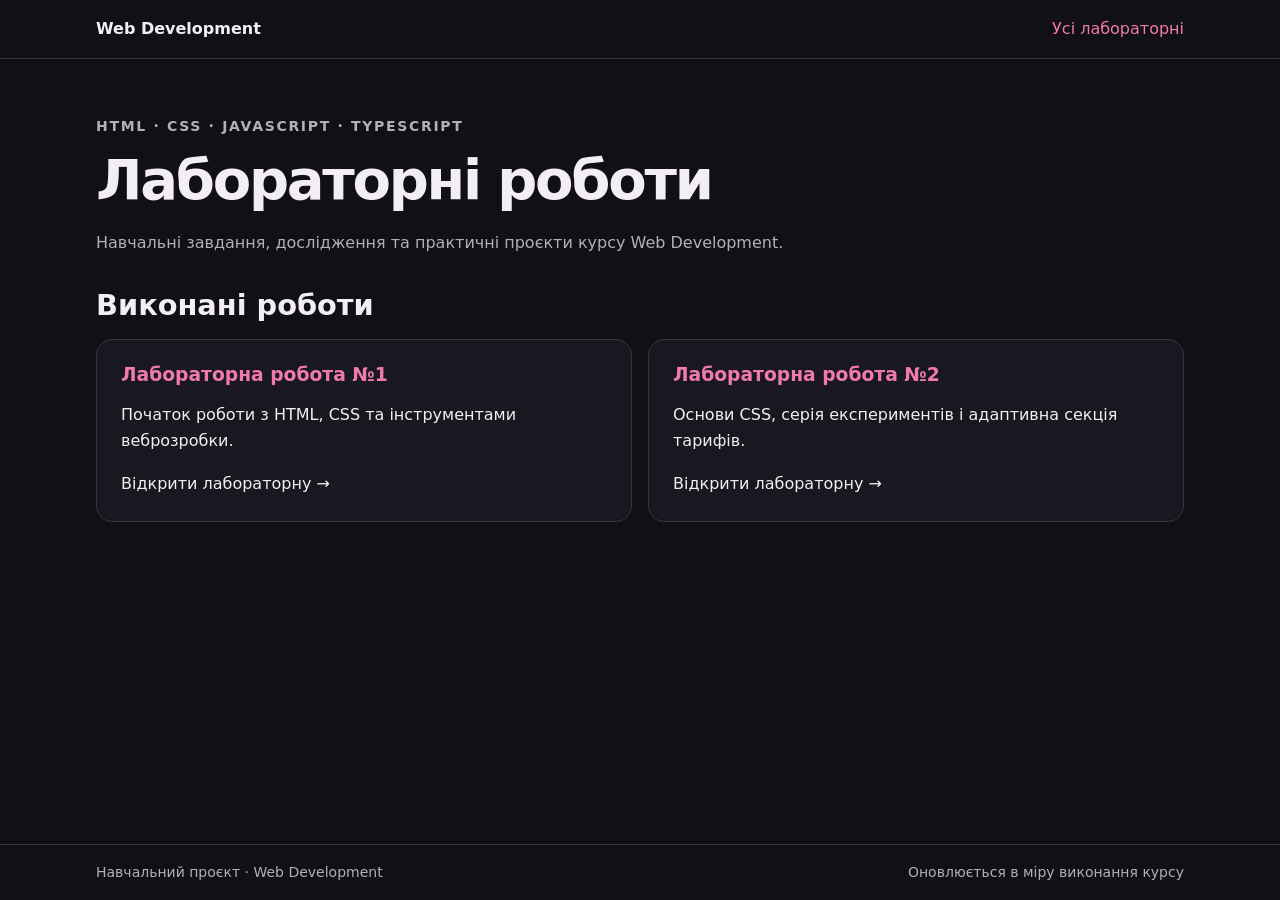
==== index.html @ 901f0a63 "first commit" ====
<!doctype html>
<html lang="uk">
  <head>
    <meta charset="UTF-8" />
    <meta name="viewport" content="width=device-width, initial-scale=1.0" />
    <meta
      name="description"
      content="Навчальний портфоліо-проєкт із лабораторних робіт з HTML, CSS та JavaScript/TypeScript."
    />
    <meta name="theme-color" content="#101016" />
    <title>Web Development</title>
    <link rel="stylesheet" href="site.css" />
  </head>
  <body>
    <header class="site-header">
      <div class="site-shell site-header__inner">
        <a class="site-brand" href="index.html">Web Development</a>
        <nav class="site-nav" aria-label="Основна навігація">
          <ul class="site-nav__list">
            <li><a href="index.html" aria-current="page">Усі лабораторні</a></li>
          </ul>
        </nav>
      </div>
    </header>

    <main class="site-shell site-main" id="main">
      <header class="page-intro">
        <p class="eyebrow">HTML · CSS · JavaScript · TypeScript</p>
        <h1>Лабораторні роботи</h1>
        <p>Навчальні завдання, дослідження та практичні проєкти курсу Web Development.</p>
      </header>

      <section aria-labelledby="labs-title">
        <h2 id="labs-title">Виконані роботи</h2>
        <div class="card-grid">
          <a class="card card--link" href="lab1/index.html">
            <h3 class="card__title">Лабораторна робота №1</h3>
            <p>Початок роботи з HTML, CSS та інструментами веброзробки.</p>
            <span>Відкрити лабораторну →</span>
          </a>
          <a class="card card--link" href="lab2/index.html">
            <h3 class="card__title">Лабораторна робота №2</h3>
            <p>Основи CSS, серія експериментів і адаптивна секція тарифів.</p>
            <span>Відкрити лабораторну →</span>
          </a>
        </div>
      </section>
    </main>

    <footer class="site-footer">
      <div class="site-shell site-footer__inner">
        <p>Навчальний проєкт · Web Development</p>
        <p>Оновлюється в міру виконання курсу</p>
      </div>
    </footer>
  </body>
</html>
---- site.css ----
:root {
  color-scheme: dark;
  --color-background: #101016;
  --color-surface: #191720;
  --color-surface-raised: #211d29;
  --color-demo-background: #14121a;
  --color-text: #f3eef5;
  --color-muted: #b5aeba;
  --color-border: #393241;
  --color-pink: #f07aac;
  --color-purple: #c28af2;
  --font-family-base: system-ui, -apple-system, 'Segoe UI', sans-serif;
  --font-size-base: 1rem;
  --font-size-h1: clamp(2rem, 5vw, 3.5rem);
  --font-size-h2: clamp(1.35rem, 3vw, 1.8rem);
  --font-size-small: 0.875rem;
  --font-weight-bold: 700;
  --line-height-base: 1.65;
  --line-height-heading: 1.2;
  --tracking-heading: -0.04em;
  --spacing-sm: 0.5rem;
  --spacing-md: 1rem;
  --spacing-lg: 1.5rem;
  --spacing-xl: 2rem;
  --spacing-2xl: 3.5rem;
  --content-width: 68rem;
  --border-radius: 1rem;
  --border-radius-small: 0.65rem;
  --border-width: 1px;
}

*,
*::before,
*::after {
  box-sizing: border-box;
}

body {
  display: flex;
  min-width: 20rem;
  min-height: 100vh;
  flex-direction: column;
  margin: 0;
  background: var(--color-background);
  color: var(--color-text);
  font-family: var(--font-family-base);
  font-size: var(--font-size-base);
  line-height: var(--line-height-base);
}

a {
  color: var(--color-pink);
  text-underline-offset: 0.2em;
}

a:hover {
  color: var(--color-purple);
}

a:focus-visible {
  outline: 3px solid var(--color-purple);
  outline-offset: 4px;
  border-radius: var(--border-radius-small);
}

img {
  max-width: 100%;
}

.site-shell {
  width: min(var(--content-width), 100% - 2rem);
  margin-inline: auto;
}

.site-header,
.site-footer {
  border-color: var(--color-border);
  border-style: solid;
}

.site-header {
  border-width: 0 0 var(--border-width);
}

.site-header__inner,
.site-footer__inner {
  display: flex;
  align-items: center;
  justify-content: space-between;
  gap: var(--spacing-md);
  padding-block: var(--spacing-md);
}

.site-brand {
  color: var(--color-text);
  font-weight: var(--font-weight-bold);
  text-decoration: none;
}

.site-nav__list {
  display: flex;
  flex-wrap: wrap;
  gap: var(--spacing-md);
  margin: 0;
  padding: 0;
  list-style: none;
}

.site-nav a {
  color: var(--color-muted);
  text-decoration: none;
}

.site-nav a:hover,
.site-nav a[aria-current='page'] {
  color: var(--color-pink);
}

.site-main {
  flex: 1;
  padding-block: var(--spacing-2xl);
}

.page-intro {
  max-width: 48rem;
  margin-bottom: var(--spacing-xl);
}

.eyebrow {
  margin: 0 0 var(--spacing-sm);
  color: var(--color-pink);
  font-size: var(--font-size-small);
  font-weight: var(--font-weight-bold);
  letter-spacing: 0.12em;
  text-transform: uppercase;
}

h1,
h2,
h3 {
  line-height: var(--line-height-heading);
}

h1 {
  margin: 0 0 var(--spacing-md);
  font-size: var(--font-size-h1);
  letter-spacing: var(--tracking-heading);
}

h2 {
  margin: 0 0 var(--spacing-md);
  font-size: var(--font-size-h2);
}

.page-intro p,
.site-footer {
  color: var(--color-muted);
}

.card-grid {
  display: grid;
  grid-template-columns: repeat(auto-fit, minmax(min(100%, 17rem), 1fr));
  gap: var(--spacing-md);
}

.card {
  padding: var(--spacing-lg);
  border: var(--border-width) solid var(--color-border);
  border-radius: var(--border-radius);
  background: var(--color-surface);
}

.card--link {
  display: block;
  color: inherit;
  text-decoration: none;
  transition:
    transform 160ms ease,
    border-color 160ms ease,
    background-color 160ms ease;
}

.card--link:hover {
  transform: translateY(-3px);
  border-color: var(--color-pink);
  background: var(--color-surface-raised);
  color: inherit;
}

.card__title {
  margin: 0 0 var(--spacing-sm);
  color: var(--color-pink);
}

.card p:last-child {
  margin-bottom: 0;
  color: var(--color-muted);
}

.site-footer {
  border-width: var(--border-width) 0 0;
  font-size: var(--font-size-small);
}

.site-footer__inner p {
  margin: 0;
}

.back-link {
  display: inline-block;
  margin-top: var(--spacing-xl);
}

.skip-link {
  position: absolute;
  top: 0.5rem;
  left: 0.5rem;
  z-index: 1;
  padding: var(--spacing-sm) var(--spacing-md);
  transform: translateY(-150%);
  border-radius: 0.5rem;
  background: var(--color-surface-raised);
}

.skip-link:focus {
  transform: translateY(0);
}

@media (max-width: 40rem) {
  .site-header__inner,
  .site-footer__inner {
    align-items: flex-start;
    flex-direction: column;
  }

  .site-main {
    padding-block: var(--spacing-xl);
  }
}

@media (prefers-reduced-motion: reduce) {
  * {
    scroll-behavior: auto !important;
    transition-duration: 0.01ms !important;
  }
}
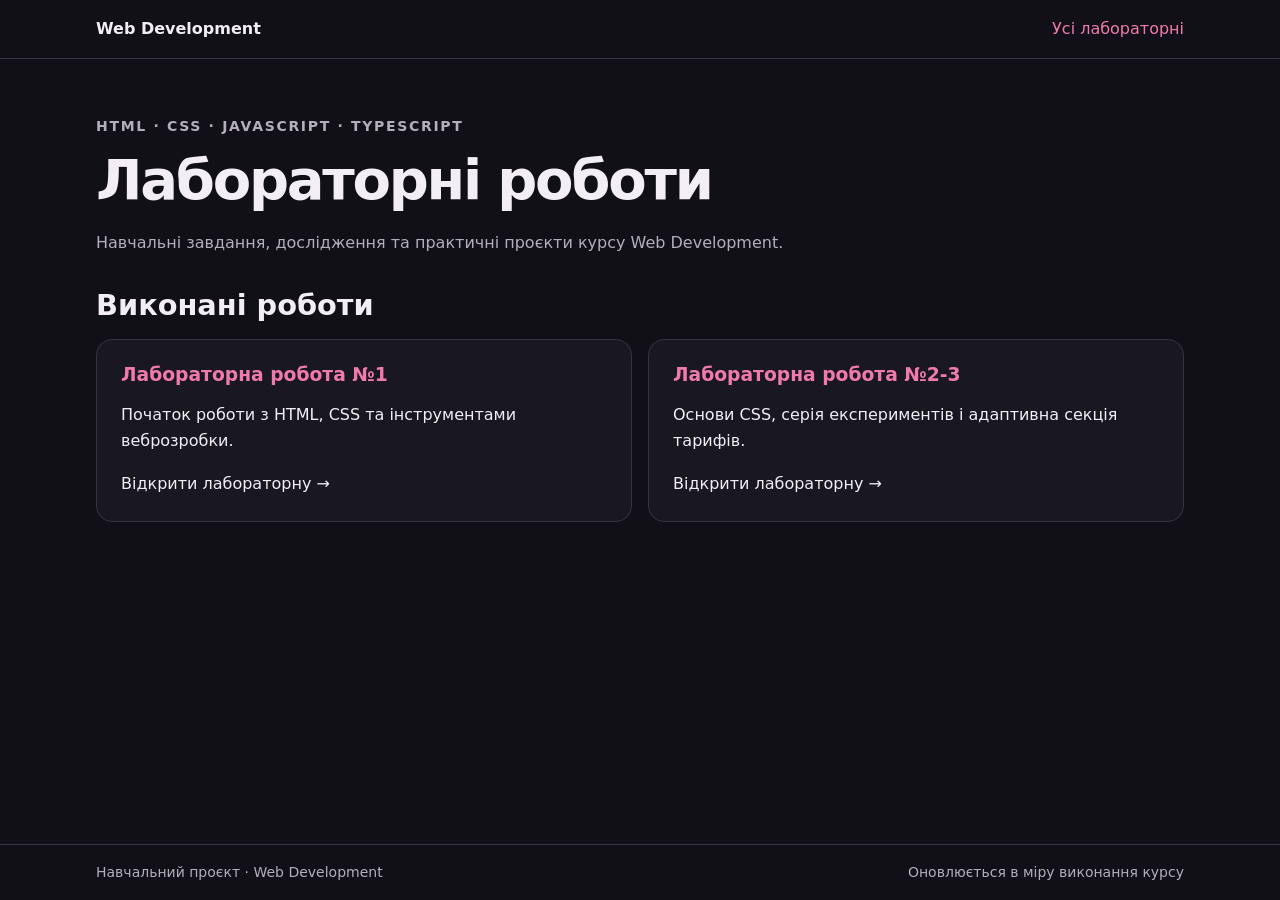
==== commit b4609a8f: "Update Lab3" ====
--- a/index.html
+++ b/index.html
@@ -39,7 +39,7 @@
             <span>Відкрити лабораторну →</span>
           </a>
           <a class="card card--link" href="lab2/index.html">
-            <h3 class="card__title">Лабораторна робота №2</h3>
+            <h3 class="card__title">Лабораторна робота №2-3</h3>
             <p>Основи CSS, серія експериментів і адаптивна секція тарифів.</p>
             <span>Відкрити лабораторну →</span>
           </a>
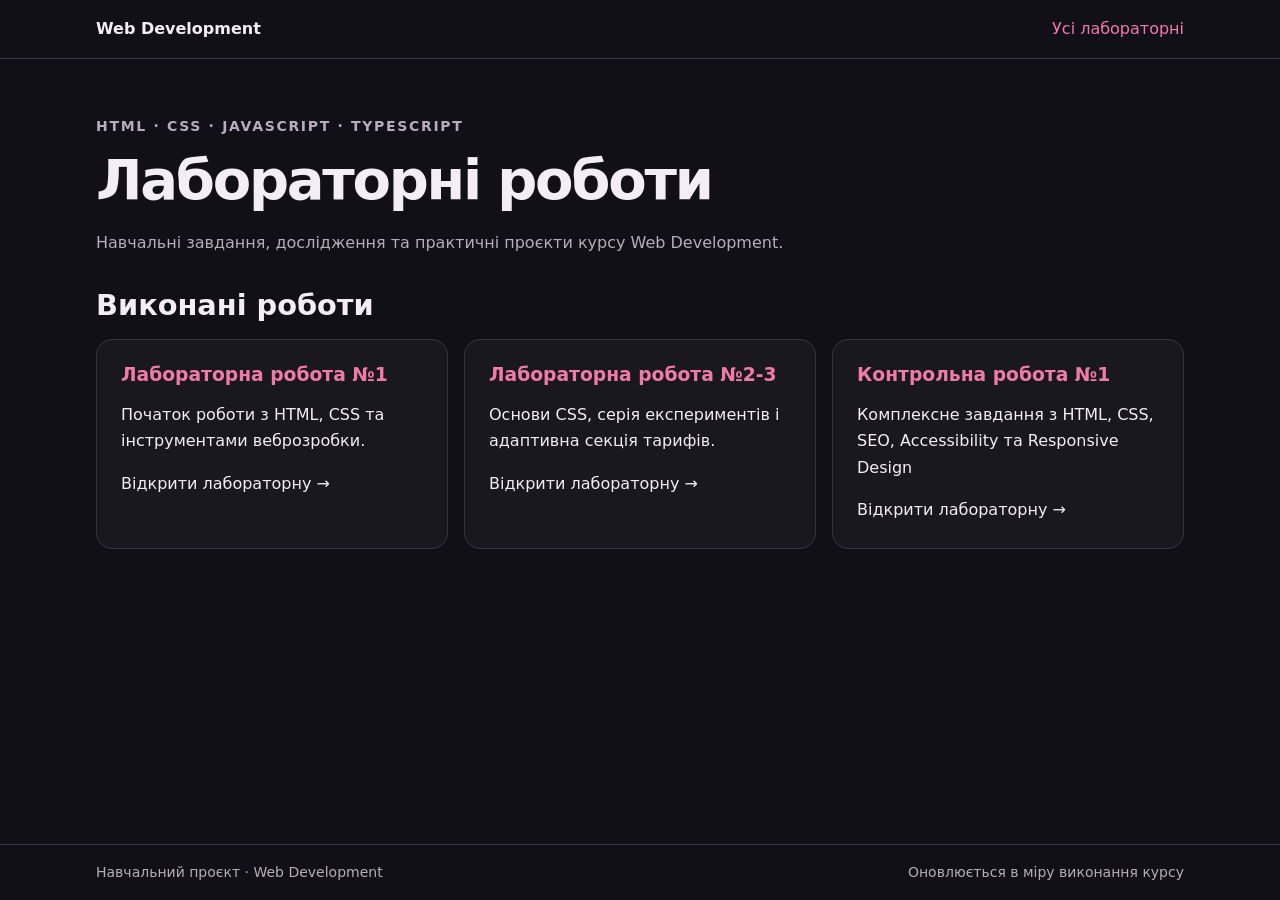
==== commit 940b1e6b: "Update Test1" ====
--- a/index.html
+++ b/index.html
@@ -43,6 +43,11 @@
             <p>Основи CSS, серія експериментів і адаптивна секція тарифів.</p>
             <span>Відкрити лабораторну →</span>
           </a>
+          <a class="card card--link" href="test1/index.html">
+            <h3 class="card__title">Контрольна робота №1</h3>
+            <p>Комплексне завдання з HTML, CSS, SEO, Accessibility та Responsive Design</p>
+            <span>Відкрити лабораторну →</span>
+          </a>
         </div>
       </section>
     </main>
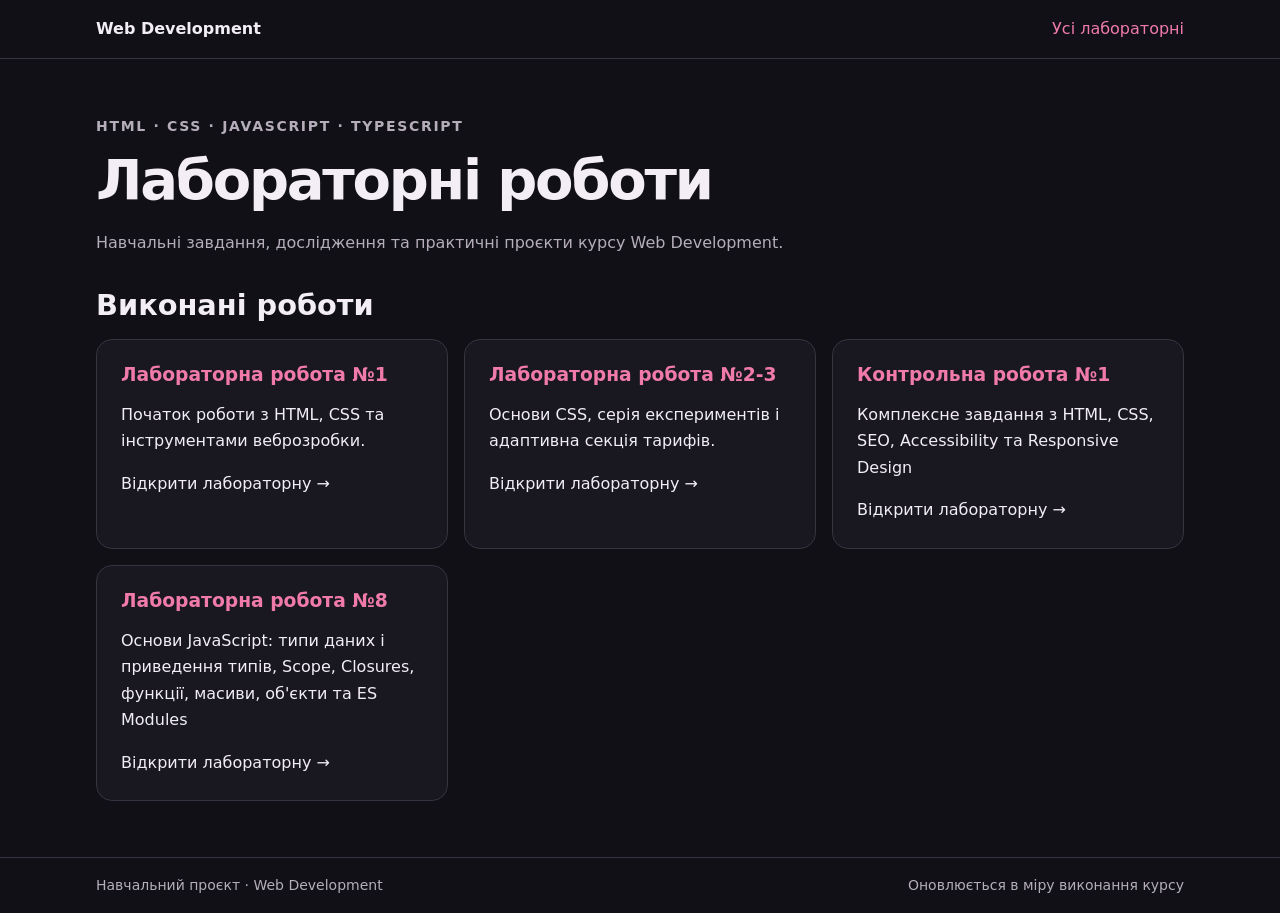
==== commit d9838b39: "implement normalizeShow" ====
--- a/index.html
+++ b/index.html
@@ -48,6 +48,14 @@
             <p>Комплексне завдання з HTML, CSS, SEO, Accessibility та Responsive Design</p>
             <span>Відкрити лабораторну →</span>
           </a>
+          <a class="card card--link" href="lab8/index.html">
+            <h3 class="card__title">Лабораторна робота №8</h3>
+            <p>
+              Основи JavaScript: типи даних і приведення типів, Scope, Closures, функції, масиви,
+              об'єкти та ES Modules
+            </p>
+            <span>Відкрити лабораторну →</span>
+          </a>
         </div>
       </section>
     </main>
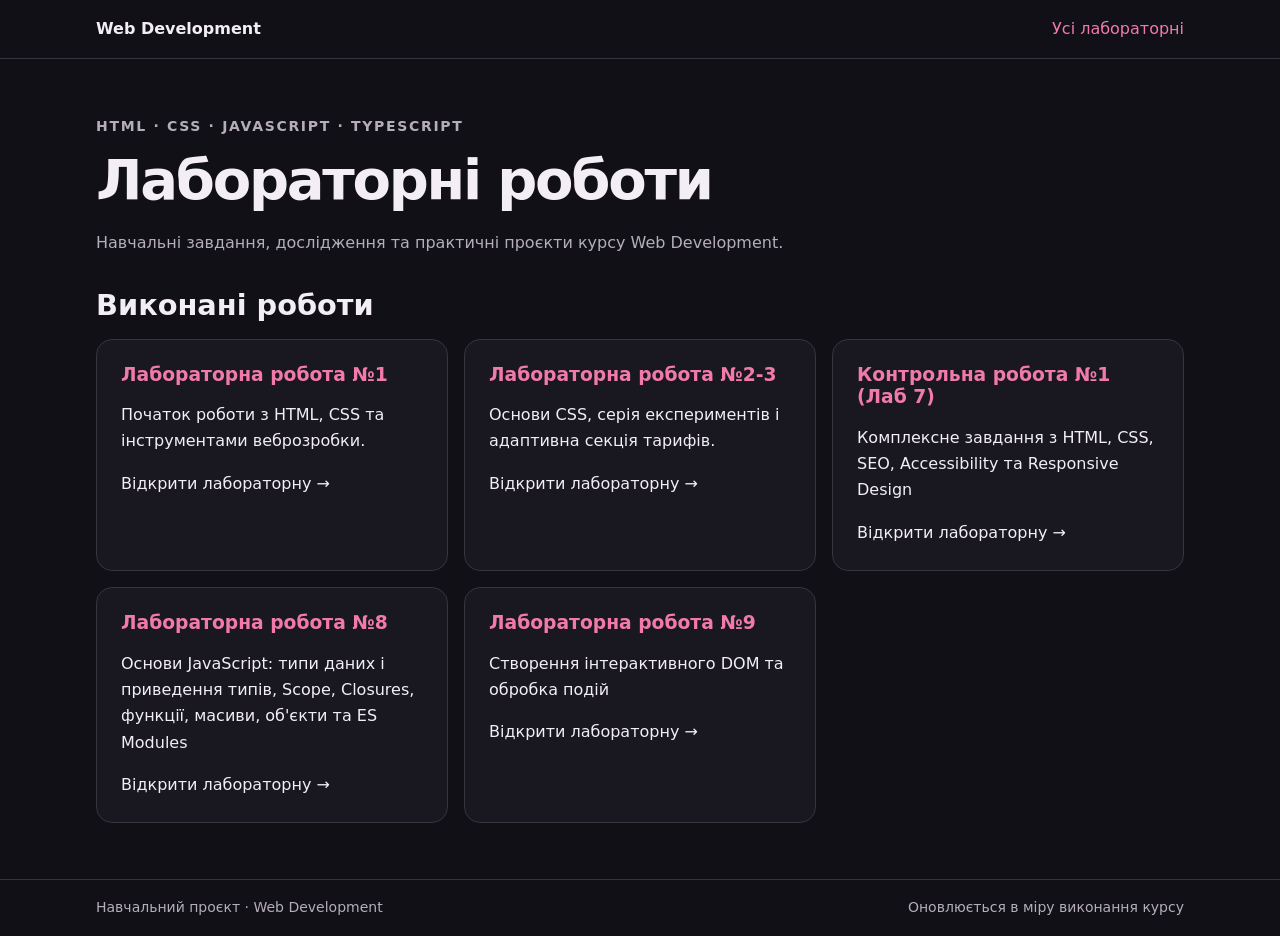
==== commit c1d91edb: "Update Lab9" ====
--- a/index.html
+++ b/index.html
@@ -9,6 +9,7 @@
     />
     <meta name="theme-color" content="#101016" />
     <title>Web Development</title>
+    <link rel="shortcut icon" href="favicon.svg" type="image/svg+xml" />
     <link rel="stylesheet" href="site.css" />
   </head>
   <body>
@@ -44,7 +45,7 @@
             <span>Відкрити лабораторну →</span>
           </a>
           <a class="card card--link" href="test1/index.html">
-            <h3 class="card__title">Контрольна робота №1</h3>
+            <h3 class="card__title">Контрольна робота №1 (Лаб 7)</h3>
             <p>Комплексне завдання з HTML, CSS, SEO, Accessibility та Responsive Design</p>
             <span>Відкрити лабораторну →</span>
           </a>
@@ -54,6 +55,11 @@
               Основи JavaScript: типи даних і приведення типів, Scope, Closures, функції, масиви,
               об'єкти та ES Modules
             </p>
+            <span>Відкрити лабораторну →</span>
+          </a>
+          <a class="card card--link" href="lab9/nav.html">
+            <h3 class="card__title">Лабораторна робота №9</h3>
+            <p>Створення інтерактивного DOM та обробка подій</p>
             <span>Відкрити лабораторну →</span>
           </a>
         </div>
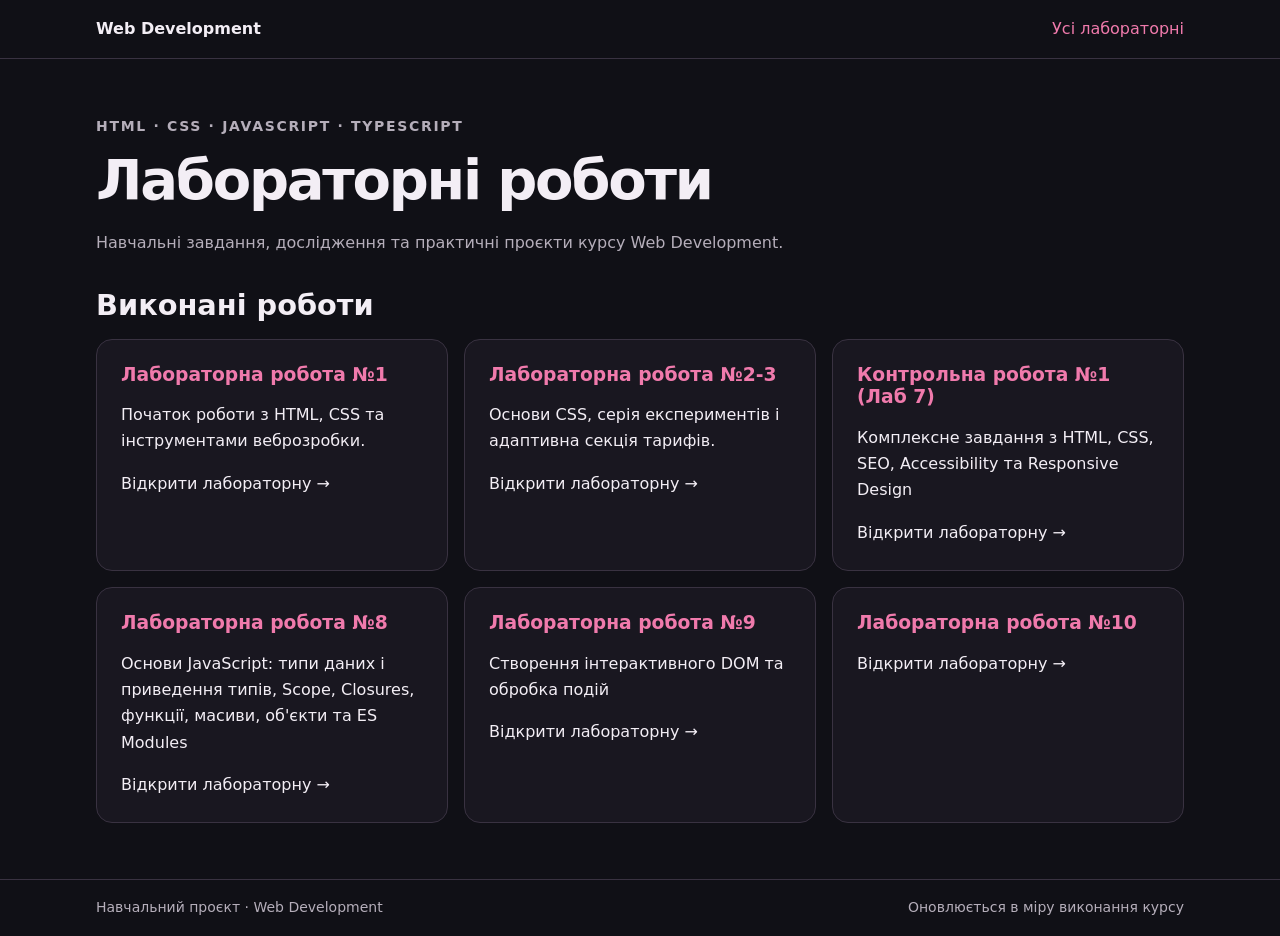
==== commit 48b726b9: "Upload Lab10" ====
--- a/index.html
+++ b/index.html
@@ -62,6 +62,11 @@
             <p>Створення інтерактивного DOM та обробка подій</p>
             <span>Відкрити лабораторну →</span>
           </a>
+          <a class="card card--link" href="lab10/index.html">
+            <h3 class="card__title">Лабораторна робота №10</h3>
+            <p></p>
+            <span>Відкрити лабораторну →</span>
+          </a>
         </div>
       </section>
     </main>
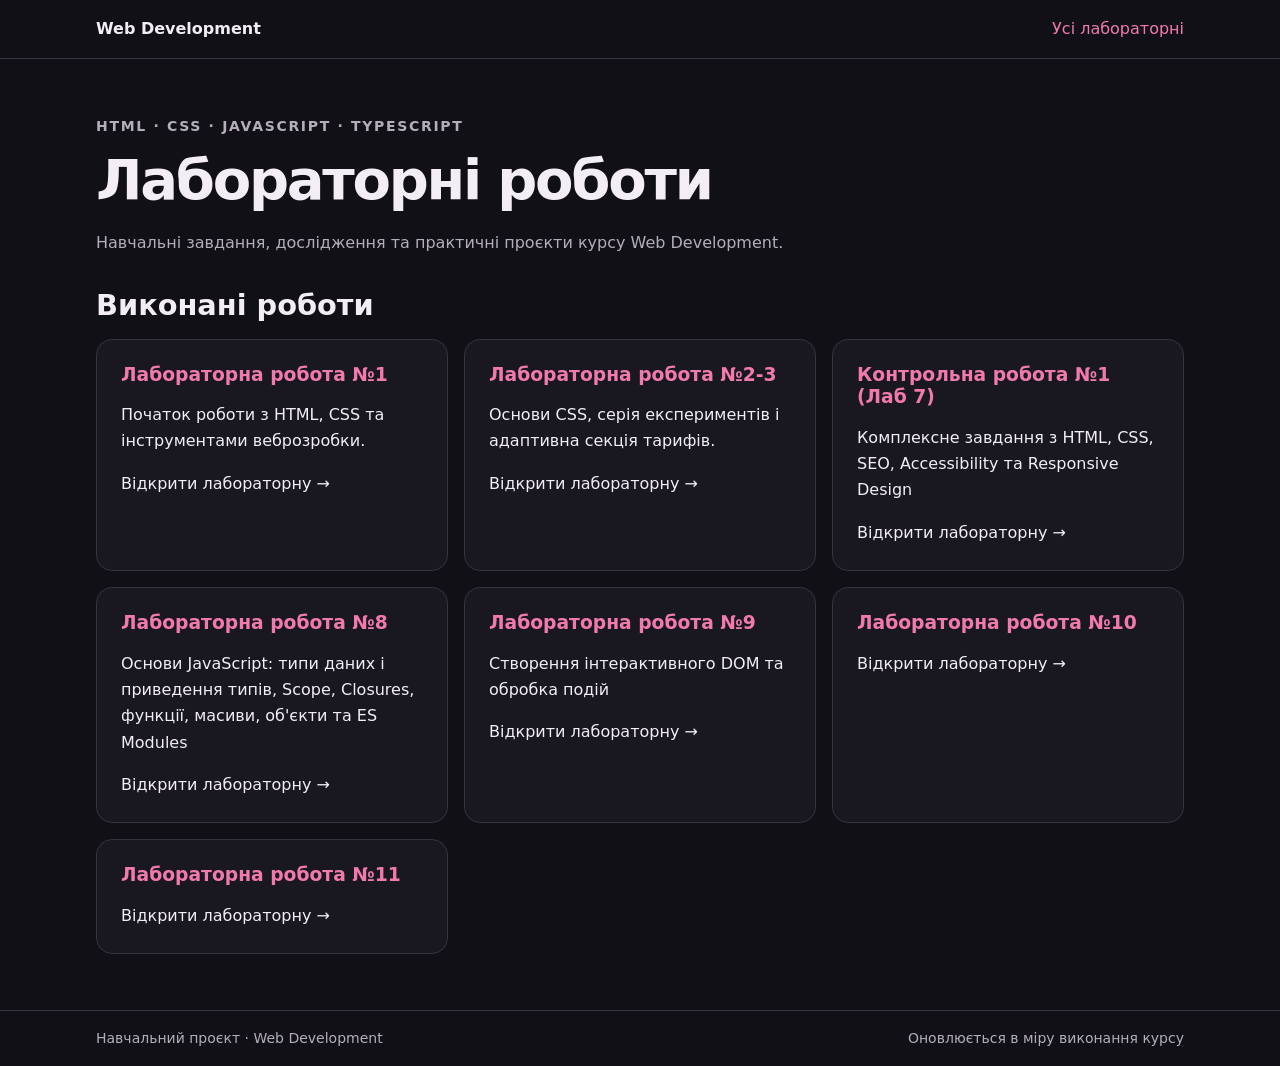
==== commit 9c483057: "Update Lab11" ====
--- a/index.html
+++ b/index.html
@@ -62,8 +62,13 @@
             <p>Створення інтерактивного DOM та обробка подій</p>
             <span>Відкрити лабораторну →</span>
           </a>
-          <a class="card card--link" href="lab10/index.html">
+          <a class="card card--link" href="Lab10/index.html">
             <h3 class="card__title">Лабораторна робота №10</h3>
+            <p></p>
+            <span>Відкрити лабораторну →</span>
+          </a>
+          <a class="card card--link" href="Lab11/nav.html">
+            <h3 class="card__title">Лабораторна робота №11</h3>
             <p></p>
             <span>Відкрити лабораторну →</span>
           </a>
